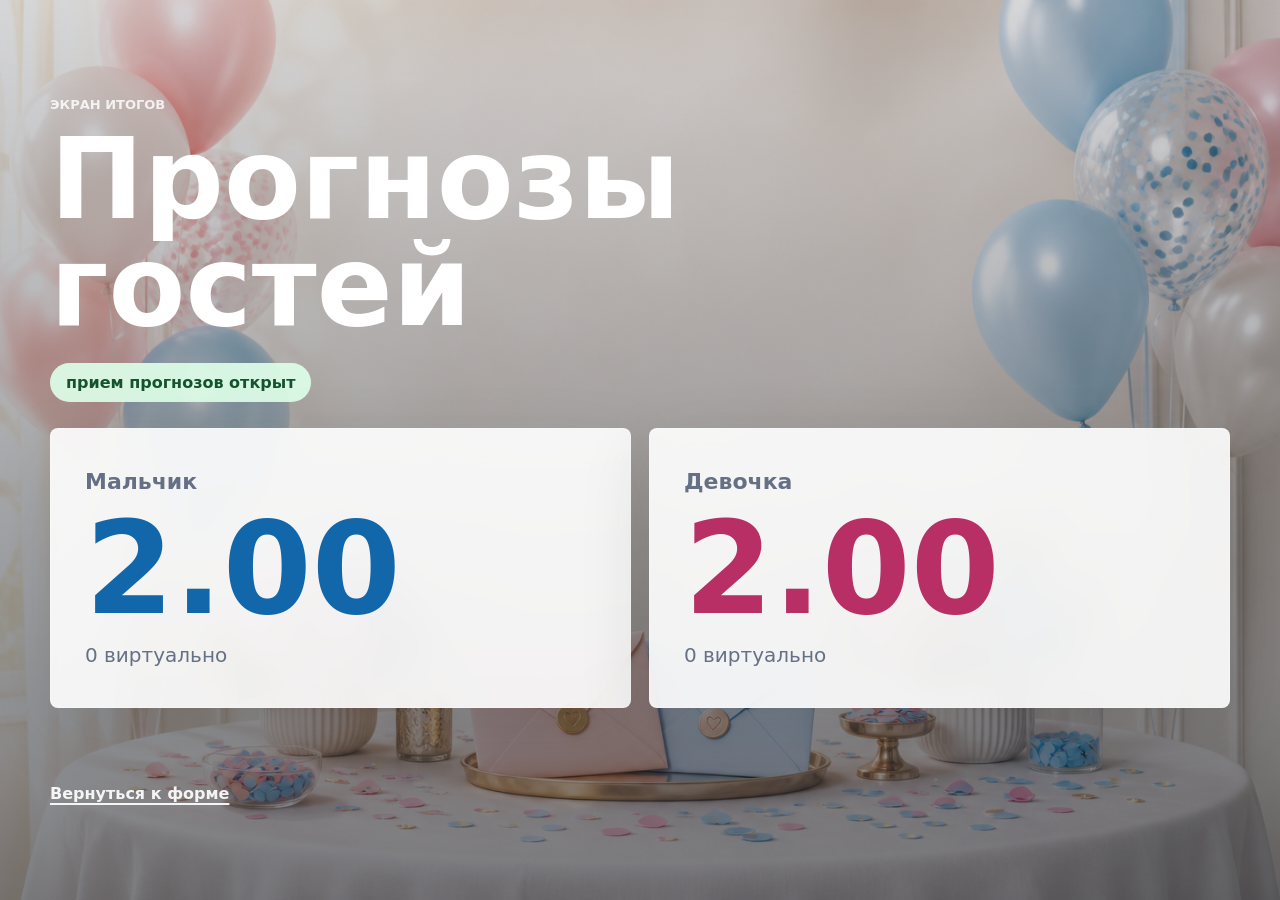
==== public/display.html @ 45c1bd84 "Подготовить MVP к ручному запуску" ====
<!doctype html>
<html lang="ru">
  <head>
    <meta charset="utf-8">
    <meta name="viewport" content="width=device-width, initial-scale=1">
    <title>Гендер-пати: экран итогов</title>
    <meta name="description" content="Экран итогов для показа статистики на гендер-пати.">
    <link rel="stylesheet" href="styles.css">
  </head>
  <body class="display-body">
    <main class="display-screen">
      <section class="display-hero" aria-labelledby="display-title">
        <p class="eyebrow">экран итогов</p>
        <h1 id="display-title">Прогнозы гостей</h1>
        <p id="display-status" class="display-status">загрузка</p>
      </section>

      <section class="display-grid" aria-label="Текущая статистика">
        <article class="display-card display-card--boy">
          <span>Мальчик</span>
          <strong id="display-boy-odds">2.00</strong>
          <small id="display-boy-total">0 виртуально</small>
        </article>

        <article class="display-card display-card--girl">
          <span>Девочка</span>
          <strong id="display-girl-odds">2.00</strong>
          <small id="display-girl-total">0 виртуально</small>
        </article>
      </section>

      <p id="display-message" class="display-message" role="status" aria-live="polite"></p>
      <a class="back-link" href="index.html">Вернуться к форме</a>
    </main>

    <script src="config.js"></script>
    <script src="display.js"></script>
  </body>
</html>
---- public/styles.css ----
:root {
  --bg: #fbf7f2;
  --ink: #20232a;
  --muted: #667085;
  --line: rgba(32, 35, 42, 0.14);
  --panel: rgba(255, 255, 255, 0.88);
  --boy: #4d9de0;
  --boy-soft: #e4f2fd;
  --girl: #e86f9e;
  --girl-soft: #fde8f0;
  --gold: #b98731;
  --shadow: 0 24px 70px rgba(32, 35, 42, 0.13);
}

* {
  box-sizing: border-box;
}

body {
  margin: 0;
  color: var(--ink);
  font-family: Inter, ui-sans-serif, system-ui, -apple-system, BlinkMacSystemFont, "Segoe UI", sans-serif;
  background: var(--bg);
}

button,
input {
  font: inherit;
}

.page-shell {
  min-height: 100vh;
}

.hero {
  position: relative;
  min-height: 58vh;
  display: grid;
  align-items: end;
  overflow: hidden;
  background: #e9dfd3;
}

.hero__media {
  position: absolute;
  inset: 0;
  background:
    linear-gradient(180deg, rgba(32, 35, 42, 0.12), rgba(32, 35, 42, 0.38)),
    url("assets/hero-gender-party.png") center / cover no-repeat;
  transform: scale(1.02);
}

.hero__content {
  position: relative;
  width: min(1120px, calc(100% - 40px));
  margin: 0 auto;
  padding: 72px 0 54px;
  color: #fff;
}

.eyebrow {
  margin: 0 0 14px;
  color: rgba(255, 255, 255, 0.82);
  font-size: 13px;
  font-weight: 800;
  letter-spacing: 0;
  text-transform: uppercase;
}

h1 {
  max-width: 760px;
  margin: 0;
  font-size: clamp(42px, 8vw, 88px);
  line-height: 0.95;
  letter-spacing: 0;
}

.hero__text {
  max-width: 620px;
  margin: 22px 0 0;
  color: rgba(255, 255, 255, 0.9);
  font-size: 19px;
  line-height: 1.55;
}

.workspace {
  width: min(1120px, calc(100% - 40px));
  margin: -34px auto 0;
  position: relative;
  display: grid;
  grid-template-columns: minmax(0, 1fr) minmax(320px, 420px);
  gap: 22px;
  align-items: start;
}

.odds-panel,
.prediction-form,
.summary-strip {
  border: 1px solid var(--line);
  background: var(--panel);
  box-shadow: var(--shadow);
  backdrop-filter: blur(16px);
}

.odds-panel,
.prediction-form {
  border-radius: 8px;
  padding: 24px;
}

.panel-heading {
  display: flex;
  justify-content: space-between;
  gap: 16px;
  align-items: center;
  margin-bottom: 18px;
  font-weight: 800;
}

.status-pill {
  flex: 0 0 auto;
  min-width: 112px;
  border-radius: 999px;
  padding: 7px 11px;
  color: #175833;
  background: #dff6e9;
  font-size: 13px;
  text-align: center;
}

.status-pill.is-closed {
  color: #7a271a;
  background: #ffebe7;
}

.odds-grid {
  display: grid;
  grid-template-columns: repeat(2, minmax(0, 1fr));
  gap: 16px;
}

.odds-card {
  min-height: 190px;
  display: grid;
  align-content: center;
  gap: 10px;
  border-radius: 8px;
  padding: 24px;
  border: 1px solid var(--line);
}

.odds-card--boy {
  background: linear-gradient(135deg, #fff, var(--boy-soft));
}

.odds-card--girl {
  background: linear-gradient(135deg, #fff, var(--girl-soft));
}

.odds-card__label {
  color: var(--muted);
  font-size: 15px;
  font-weight: 750;
}

.odds-card strong {
  font-size: 64px;
  line-height: 1;
  letter-spacing: 0;
}

.odds-card--boy strong {
  color: #1267aa;
}

.odds-card--girl strong {
  color: #b82f66;
}

.odds-card small {
  color: var(--muted);
  font-size: 14px;
}

.prediction-form {
  display: grid;
  gap: 18px;
}

.form-heading h2 {
  margin: 0 0 6px;
  font-size: 26px;
  line-height: 1.15;
}

.form-heading p {
  margin: 0;
  color: var(--muted);
  line-height: 1.45;
}

.field-grid {
  display: grid;
  grid-template-columns: repeat(2, minmax(0, 1fr));
  gap: 14px;
}

label {
  display: grid;
  gap: 8px;
  color: #344054;
  font-size: 14px;
  font-weight: 750;
}

input[type="text"],
input[type="number"] {
  width: 100%;
  min-height: 46px;
  border: 1px solid var(--line);
  border-radius: 8px;
  padding: 0 13px;
  color: var(--ink);
  background: #fff;
  outline: none;
}

input:focus {
  border-color: var(--gold);
  box-shadow: 0 0 0 3px rgba(185, 135, 49, 0.16);
}

.gender-picker {
  display: grid;
  grid-template-columns: repeat(2, minmax(0, 1fr));
  gap: 12px;
  margin: 0;
  padding: 0;
  border: 0;
}

.gender-picker legend {
  grid-column: 1 / -1;
  margin: 0 0 8px;
  color: #344054;
  font-size: 14px;
  font-weight: 750;
}

.gender-picker label {
  position: relative;
  display: grid;
  place-items: center;
  min-height: 52px;
  border: 1px solid var(--line);
  border-radius: 8px;
  background: #fff;
  cursor: pointer;
}

.gender-picker input {
  position: absolute;
  opacity: 0;
}

.gender-picker input:checked + span {
  color: #fff;
}

.gender-picker label:has(input[value="boy"]:checked) {
  border-color: var(--boy);
  background: var(--boy);
}

.gender-picker label:has(input[value="girl"]:checked) {
  border-color: var(--girl);
  background: var(--girl);
}

button {
  min-height: 50px;
  border: 0;
  border-radius: 8px;
  color: #fff;
  background: #20232a;
  font-weight: 850;
  cursor: pointer;
}

button:hover {
  background: #323741;
}

button:disabled {
  cursor: wait;
  opacity: 0.66;
}

.form-message {
  min-height: 22px;
  margin: 0;
  color: var(--muted);
  line-height: 1.4;
}

.form-message.is-error {
  color: #b42318;
}

.form-message.is-success {
  color: #067647;
}

.summary-strip {
  width: min(1120px, calc(100% - 40px));
  margin: 22px auto 48px;
  display: grid;
  grid-template-columns: repeat(3, minmax(0, 1fr));
  gap: 1px;
  border-radius: 8px;
  overflow: hidden;
}

.summary-strip div {
  min-height: 86px;
  display: grid;
  align-content: center;
  gap: 6px;
  padding: 18px;
  background: rgba(255, 255, 255, 0.78);
}

.summary-strip span {
  color: var(--muted);
  font-size: 13px;
}

.summary-strip strong {
  font-size: 16px;
  line-height: 1.35;
}

.summary-strip a,
.back-link {
  color: inherit;
  text-decoration: underline;
  text-decoration-thickness: 2px;
  text-underline-offset: 4px;
}

.display-body {
  min-height: 100vh;
  background:
    linear-gradient(180deg, rgba(32, 35, 42, 0.18), rgba(32, 35, 42, 0.58)),
    url("assets/hero-gender-party.png") center / cover fixed no-repeat;
}

.display-screen {
  min-height: 100vh;
  width: min(1180px, calc(100% - 48px));
  margin: 0 auto;
  display: grid;
  align-content: center;
  gap: 26px;
  color: #fff;
}

.display-hero {
  max-width: 820px;
}

.display-hero h1 {
  margin: 0;
  font-size: clamp(52px, 9vw, 112px);
}

.display-status {
  display: inline-flex;
  margin: 24px 0 0;
  border-radius: 999px;
  padding: 10px 16px;
  color: #14532d;
  background: rgba(220, 252, 231, 0.94);
  font-weight: 850;
}

.display-status.is-closed {
  color: #7f1d1d;
  background: rgba(254, 226, 226, 0.94);
}

.display-grid {
  display: grid;
  grid-template-columns: repeat(2, minmax(0, 1fr));
  gap: 18px;
}

.display-card {
  min-height: 280px;
  display: grid;
  align-content: center;
  gap: 14px;
  border: 1px solid rgba(255, 255, 255, 0.28);
  border-radius: 8px;
  padding: 34px;
  background: rgba(255, 255, 255, 0.9);
  box-shadow: var(--shadow);
  backdrop-filter: blur(16px);
}

.display-card span {
  color: var(--muted);
  font-size: 22px;
  font-weight: 850;
}

.display-card strong {
  font-size: clamp(72px, 10vw, 132px);
  line-height: 0.95;
}

.display-card small {
  color: var(--muted);
  font-size: 20px;
}

.display-card--boy strong {
  color: #1267aa;
}

.display-card--girl strong {
  color: #b82f66;
}

.display-message {
  min-height: 24px;
  margin: 0;
  color: rgba(255, 255, 255, 0.9);
  font-size: 16px;
}

.back-link {
  width: fit-content;
  color: rgba(255, 255, 255, 0.92);
  font-weight: 800;
}

@media (max-width: 860px) {
  .hero {
    min-height: 52vh;
  }

  .workspace {
    grid-template-columns: 1fr;
  }

  .summary-strip {
    grid-template-columns: 1fr;
  }

  .display-grid {
    grid-template-columns: 1fr;
  }

  .display-card {
    min-height: 220px;
  }
}

@media (max-width: 560px) {
  .hero__content,
  .workspace,
  .summary-strip {
    width: min(100% - 28px, 1120px);
  }

  .hero__content {
    padding-bottom: 44px;
  }

  h1 {
    font-size: 42px;
  }

  .hero__text {
    font-size: 16px;
  }

  .odds-grid,
  .field-grid,
  .gender-picker {
    grid-template-columns: 1fr;
  }

  .panel-heading {
    align-items: flex-start;
    flex-direction: column;
  }

  .odds-card {
    min-height: 148px;
  }

  .odds-card strong {
    font-size: 52px;
  }

  .display-screen {
    width: min(100% - 28px, 1180px);
    gap: 18px;
    padding: 36px 0;
  }

  .display-hero h1 {
    font-size: 46px;
  }

  .display-card {
    min-height: 190px;
    padding: 24px;
  }

  .display-card span,
  .display-card small {
    font-size: 17px;
  }

  .display-card strong {
    font-size: 68px;
  }
}
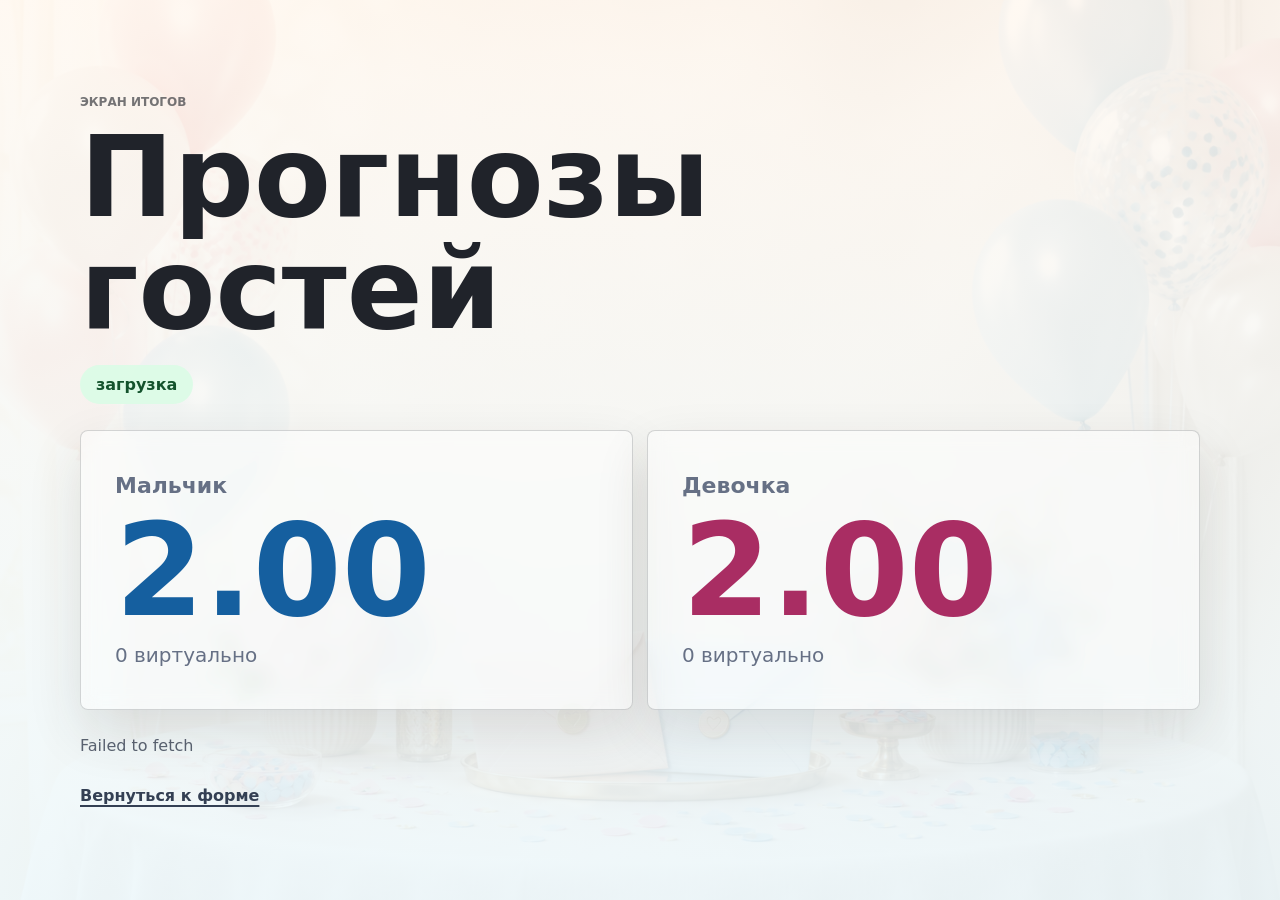
==== commit d645861b: "Redesign gender prediction page" ====
--- a/public/display.html
+++ b/public/display.html
@@ -3,8 +3,8 @@
   <head>
     <meta charset="utf-8">
     <meta name="viewport" content="width=device-width, initial-scale=1">
-    <title>Гендер-пати: экран итогов</title>
-    <meta name="description" content="Экран итогов для показа статистики на гендер-пати.">
+    <title>Экран итогов</title>
+    <meta name="description" content="Экран итогов для показа текущей статистики.">
     <link rel="stylesheet" href="styles.css">
   </head>
   <body class="display-body">
@@ -37,4 +37,3 @@
     <script src="display.js"></script>
   </body>
 </html>
-
--- a/public/styles.css
+++ b/public/styles.css
@@ -1,26 +1,74 @@
 :root {
-  --bg: #fbf7f2;
+  --bg: #fff8f0;
+  --bg-2: #eef8fb;
   --ink: #20232a;
   --muted: #667085;
-  --line: rgba(32, 35, 42, 0.14);
-  --panel: rgba(255, 255, 255, 0.88);
-  --boy: #4d9de0;
-  --boy-soft: #e4f2fd;
-  --girl: #e86f9e;
-  --girl-soft: #fde8f0;
-  --gold: #b98731;
-  --shadow: 0 24px 70px rgba(32, 35, 42, 0.13);
+  --line: rgba(32, 35, 42, 0.18);
+  --glass-alpha: 0.44;
+  --panel: rgba(255, 255, 255, var(--glass-alpha));
+  --panel-solid: rgba(255, 255, 255, var(--glass-alpha));
+  --boy: #3386d6;
+  --boy-dark: #155f9f;
+  --boy-soft: #e3f2ff;
+  --girl: #dc5d91;
+  --girl-dark: #a92d63;
+  --girl-soft: #fde6ef;
+  --peach: #f2b391;
+  --mint: #8bc7b6;
+  --gold: #b88a3b;
+  --shadow: 0 22px 54px rgba(48, 38, 31, 0.12);
+  --state-accent: var(--gold);
+  --state-focus: rgba(184, 138, 59, 0.18);
+  --state-soft: #fff2df;
+  --state-bg-start: #fff8f0;
+  --state-bg-mid: #fff5ec;
+  --state-bg-end: #eef8fb;
+  --state-glow-a: rgba(242, 179, 145, 0.24);
+  --state-glow-b: rgba(139, 199, 182, 0.2);
+  --button-bg: #3b3326;
 }
 
 * {
   box-sizing: border-box;
+}
+
+html {
+  min-width: 320px;
 }
 
 body {
   margin: 0;
   color: var(--ink);
   font-family: Inter, ui-sans-serif, system-ui, -apple-system, BlinkMacSystemFont, "Segoe UI", sans-serif;
-  background: var(--bg);
+  background:
+    radial-gradient(circle at 12% 6%, var(--state-glow-a), transparent 29rem),
+    radial-gradient(circle at 88% 3%, var(--state-glow-b), transparent 28rem),
+    linear-gradient(180deg, var(--state-bg-start), var(--state-bg-mid) 46%, var(--state-bg-end));
+  transition: background 520ms ease;
+}
+
+body.state-boy {
+  --state-accent: var(--boy);
+  --state-focus: rgba(51, 134, 214, 0.2);
+  --state-soft: var(--boy-soft);
+  --state-bg-start: #dff2ff;
+  --state-bg-mid: #d7eeff;
+  --state-bg-end: #eaf7ff;
+  --state-glow-a: rgba(51, 134, 214, 0.3);
+  --state-glow-b: rgba(124, 200, 246, 0.34);
+  --button-bg: #185f9c;
+}
+
+body.state-girl {
+  --state-accent: var(--girl);
+  --state-focus: rgba(220, 93, 145, 0.2);
+  --state-soft: var(--girl-soft);
+  --state-bg-start: #ffe4ee;
+  --state-bg-mid: #ffd9e8;
+  --state-bg-end: #fff0f4;
+  --state-glow-a: rgba(220, 93, 145, 0.3);
+  --state-glow-b: rgba(242, 179, 145, 0.38);
+  --button-bg: #a92d63;
 }
 
 button,
@@ -28,41 +76,132 @@
   font: inherit;
 }
 
+button,
+label {
+  -webkit-tap-highlight-color: transparent;
+}
+
 .page-shell {
+  position: relative;
+  isolation: isolate;
   min-height: 100vh;
+  padding-bottom: 34px;
+}
+
+.page-character {
+  position: fixed;
+  inset: 0;
+  z-index: 0;
+  pointer-events: none;
+  overflow: hidden;
+}
+
+.state-image {
+  position: absolute;
+  inset: 0;
+  opacity: 0;
+  background-position: center top;
+  background-size: cover;
+  background-repeat: no-repeat;
+  transform: translateX(0) scale(1.02);
+  transition: opacity 560ms ease, transform 860ms cubic-bezier(0.18, 0.86, 0.28, 1);
+}
+
+.state-image::after {
+  content: "";
+  position: absolute;
+  inset: 0;
+  background: rgba(255, 255, 255, 0.2);
+}
+
+.state-image--boy {
+  background-image: url("assets/boy-background.png");
+  background-position: 66% top;
+  transform: translateX(-8%) scale(1.03);
+}
+
+.state-image--girl {
+  background-image: url("assets/girl-background.png");
+  background-position: 68% top;
+  transform: translateX(8%) scale(1.03);
+}
+
+.state-boy .state-image--boy,
+.state-girl .state-image--girl {
+  opacity: 1;
+  transform: translateX(0) scale(1);
+}
+
+.state-boy .state-image::after {
+  background: rgba(224, 244, 255, 0.18);
+}
+
+.state-girl .state-image::after {
+  background: rgba(255, 226, 238, 0.18);
+}
+
+.hero,
+.workspace,
+.summary-strip {
+  z-index: 3;
 }
 
 .hero {
   position: relative;
-  min-height: 58vh;
+  min-height: 420px;
   display: grid;
   align-items: end;
   overflow: hidden;
-  background: #e9dfd3;
+  isolation: isolate;
+}
+
+.hero::after {
+  content: "";
+  position: absolute;
+  inset: auto 0 0;
+  height: 42%;
+  background: linear-gradient(180deg, transparent, var(--state-bg-start));
+  z-index: -1;
+}
+
+.state-boy .hero::after,
+.state-girl .hero::after {
+  background: transparent;
 }
 
 .hero__media {
   position: absolute;
   inset: 0;
+  z-index: -2;
   background:
-    linear-gradient(180deg, rgba(32, 35, 42, 0.12), rgba(32, 35, 42, 0.38)),
-    url("assets/hero-gender-party.png") center / cover no-repeat;
-  transform: scale(1.02);
+    linear-gradient(180deg, rgba(32, 35, 42, 0.04), var(--state-bg-start) 78%),
+    url("assets/hero-gender-party.png") center top / cover no-repeat;
+  filter: saturate(0.98);
+  opacity: 0.72;
+  transition: background 520ms ease, opacity 520ms ease;
+}
+
+.state-boy .hero__media,
+.state-girl .hero__media {
+  opacity: 0.08;
+}
+
+.hero__content,
+.workspace,
+.summary-strip {
+  width: min(100% - 28px, 1120px);
+  margin-inline: auto;
 }
 
 .hero__content {
-  position: relative;
-  width: min(1120px, calc(100% - 40px));
-  margin: 0 auto;
-  padding: 72px 0 54px;
-  color: #fff;
+  padding: 92px 0 72px;
 }
 
 .eyebrow {
-  margin: 0 0 14px;
-  color: rgba(255, 255, 255, 0.82);
-  font-size: 13px;
-  font-weight: 800;
+  margin: 0 0 12px;
+  color: rgba(32, 35, 42, 0.62);
+  font-size: 12px;
+  font-weight: 850;
   letter-spacing: 0;
   text-transform: uppercase;
 }
@@ -70,126 +209,141 @@
 h1 {
   max-width: 760px;
   margin: 0;
-  font-size: clamp(42px, 8vw, 88px);
-  line-height: 0.95;
+  font-size: 42px;
+  line-height: 1;
   letter-spacing: 0;
 }
 
 .hero__text {
   max-width: 620px;
-  margin: 22px 0 0;
-  color: rgba(255, 255, 255, 0.9);
-  font-size: 19px;
+  margin: 18px 0 0;
+  color: #485161;
+  font-size: 16px;
   line-height: 1.55;
 }
 
 .workspace {
-  width: min(1120px, calc(100% - 40px));
-  margin: -34px auto 0;
   position: relative;
   display: grid;
-  grid-template-columns: minmax(0, 1fr) minmax(320px, 420px);
-  gap: 22px;
-  align-items: start;
-}
-
+  gap: 16px;
+  margin-top: -42px;
+}
+
+.event-panel,
 .odds-panel,
 .prediction-form,
 .summary-strip {
   border: 1px solid var(--line);
+  border-radius: 8px;
   background: var(--panel);
   box-shadow: var(--shadow);
-  backdrop-filter: blur(16px);
+  backdrop-filter: blur(9px) saturate(1.16);
+}
+
+.event-panel {
+  display: grid;
+  padding: 0;
+  border: 0;
+  background: transparent;
+  box-shadow: none;
+  backdrop-filter: none;
 }
 
 .odds-panel,
 .prediction-form {
-  border-radius: 8px;
-  padding: 24px;
+  padding: 18px;
 }
 
 .panel-heading {
   display: flex;
   justify-content: space-between;
-  gap: 16px;
+  gap: 12px;
   align-items: center;
-  margin-bottom: 18px;
-  font-weight: 800;
+  margin-bottom: 14px;
+  font-weight: 850;
 }
 
 .status-pill {
   flex: 0 0 auto;
-  min-width: 112px;
+  min-width: 108px;
   border-radius: 999px;
   padding: 7px 11px;
-  color: #175833;
-  background: #dff6e9;
+  color: #14532d;
+  background: #ddf7e7;
   font-size: 13px;
   text-align: center;
 }
 
 .status-pill.is-closed {
   color: #7a271a;
-  background: #ffebe7;
+  background: #ffe5df;
 }
 
 .odds-grid {
   display: grid;
   grid-template-columns: repeat(2, minmax(0, 1fr));
-  gap: 16px;
+  gap: 10px;
 }
 
 .odds-card {
-  min-height: 190px;
+  min-height: 132px;
   display: grid;
   align-content: center;
-  gap: 10px;
+  gap: 8px;
+  border: 1px solid var(--line);
   border-radius: 8px;
-  padding: 24px;
-  border: 1px solid var(--line);
+  padding: 16px;
+  background: var(--panel-solid);
+  transition: border-color 240ms ease, transform 240ms ease, box-shadow 240ms ease;
 }
 
 .odds-card--boy {
-  background: linear-gradient(135deg, #fff, var(--boy-soft));
+  background: linear-gradient(140deg, rgba(255, 255, 255, var(--glass-alpha)), rgba(227, 242, 255, var(--glass-alpha)));
 }
 
 .odds-card--girl {
-  background: linear-gradient(135deg, #fff, var(--girl-soft));
+  background: linear-gradient(140deg, rgba(255, 255, 255, var(--glass-alpha)), rgba(253, 230, 239, var(--glass-alpha)));
 }
 
 .odds-card__label {
   color: var(--muted);
-  font-size: 15px;
-  font-weight: 750;
+  font-size: 13px;
+  font-weight: 800;
 }
 
 .odds-card strong {
-  font-size: 64px;
+  font-size: 44px;
   line-height: 1;
   letter-spacing: 0;
 }
 
 .odds-card--boy strong {
-  color: #1267aa;
+  color: var(--boy-dark);
 }
 
 .odds-card--girl strong {
-  color: #b82f66;
+  color: var(--girl-dark);
 }
 
 .odds-card small {
   color: var(--muted);
-  font-size: 14px;
-}
+  font-size: 13px;
+  line-height: 1.3;
+}
+
+.odds-panel.is-updated .odds-card {
+  animation: oddsPulse 760ms ease;
+}
+
 
 .prediction-form {
   display: grid;
-  gap: 18px;
+  gap: 16px;
 }
 
 .form-heading h2 {
   margin: 0 0 6px;
-  font-size: 26px;
+  font-size: 24px;
   line-height: 1.15;
 }
 
@@ -201,8 +355,7 @@
 
 .field-grid {
   display: grid;
-  grid-template-columns: repeat(2, minmax(0, 1fr));
-  gap: 14px;
+  gap: 12px;
 }
 
 label {
@@ -210,30 +363,31 @@
   gap: 8px;
   color: #344054;
   font-size: 14px;
-  font-weight: 750;
+  font-weight: 800;
 }
 
 input[type="text"],
 input[type="number"] {
   width: 100%;
-  min-height: 46px;
+  min-height: 48px;
   border: 1px solid var(--line);
   border-radius: 8px;
   padding: 0 13px;
   color: var(--ink);
-  background: #fff;
+  background: rgba(255, 255, 255, var(--glass-alpha));
   outline: none;
+  backdrop-filter: blur(6px);
 }
 
 input:focus {
-  border-color: var(--gold);
-  box-shadow: 0 0 0 3px rgba(185, 135, 49, 0.16);
+  border-color: var(--state-accent);
+  box-shadow: 0 0 0 3px var(--state-focus);
 }
 
 .gender-picker {
   display: grid;
   grid-template-columns: repeat(2, minmax(0, 1fr));
-  gap: 12px;
+  gap: 10px;
   margin: 0;
   padding: 0;
   border: 0;
@@ -241,54 +395,79 @@
 
 .gender-picker legend {
   grid-column: 1 / -1;
-  margin: 0 0 8px;
+  margin: 0 0 2px;
   color: #344054;
   font-size: 14px;
-  font-weight: 750;
-}
-
-.gender-picker label {
+  font-weight: 850;
+}
+
+.gender-option {
   position: relative;
-  display: grid;
-  place-items: center;
-  min-height: 52px;
+  min-width: 0;
+  cursor: pointer;
+}
+
+.gender-option input {
+  position: absolute;
+  opacity: 0;
+}
+
+.gender-option__content {
+  min-height: 72px;
+  display: grid;
+  align-content: center;
+  gap: 4px;
   border: 1px solid var(--line);
   border-radius: 8px;
-  background: #fff;
-  cursor: pointer;
-}
-
-.gender-picker input {
-  position: absolute;
-  opacity: 0;
-}
-
-.gender-picker input:checked + span {
-  color: #fff;
-}
-
-.gender-picker label:has(input[value="boy"]:checked) {
+  padding: 14px;
+  background: rgba(255, 255, 255, var(--glass-alpha));
+  backdrop-filter: blur(6px);
+  transition: background 220ms ease, border-color 220ms ease, box-shadow 220ms ease, transform 220ms ease;
+}
+
+.gender-option__title {
+  color: var(--ink);
+  font-size: 17px;
+  font-weight: 900;
+}
+
+.gender-option__hint {
+  color: var(--muted);
+  font-size: 12px;
+  font-weight: 750;
+}
+
+.gender-option--boy input:checked + .gender-option__content {
   border-color: var(--boy);
-  background: var(--boy);
-}
-
-.gender-picker label:has(input[value="girl"]:checked) {
+  background: rgba(227, 242, 255, var(--glass-alpha));
+  box-shadow: 0 12px 26px rgba(51, 134, 214, 0.18);
+  transform: translateY(-1px);
+}
+
+.gender-option--girl input:checked + .gender-option__content {
   border-color: var(--girl);
-  background: var(--girl);
+  background: rgba(253, 230, 239, var(--glass-alpha));
+  box-shadow: 0 12px 26px rgba(220, 93, 145, 0.18);
+  transform: translateY(-1px);
 }
 
 button {
-  min-height: 50px;
+  min-height: 52px;
   border: 0;
   border-radius: 8px;
   color: #fff;
-  background: #20232a;
-  font-weight: 850;
+  background: linear-gradient(135deg, #252a34, var(--button-bg));
+  font-weight: 900;
   cursor: pointer;
+  transition: transform 180ms ease, opacity 180ms ease, filter 180ms ease;
 }
 
 button:hover {
-  background: #323741;
+  filter: brightness(1.06);
+}
+
+button:active {
+  transform: translateY(1px);
 }
 
 button:disabled {
@@ -312,22 +491,24 @@
 }
 
 .summary-strip {
-  width: min(1120px, calc(100% - 40px));
-  margin: 22px auto 48px;
-  display: grid;
-  grid-template-columns: repeat(3, minmax(0, 1fr));
-  gap: 1px;
-  border-radius: 8px;
+  margin-top: 16px;
+  display: grid;
   overflow: hidden;
+  background: var(--panel);
 }
 
 .summary-strip div {
-  min-height: 86px;
+  min-height: 82px;
   display: grid;
   align-content: center;
   gap: 6px;
   padding: 18px;
-  background: rgba(255, 255, 255, 0.78);
+  border-bottom: 1px solid var(--line);
+  background: transparent;
+}
+
+.summary-strip div:last-child {
+  border-bottom: 0;
 }
 
 .summary-strip span {
@@ -351,18 +532,19 @@
 .display-body {
   min-height: 100vh;
   background:
-    linear-gradient(180deg, rgba(32, 35, 42, 0.18), rgba(32, 35, 42, 0.58)),
+    linear-gradient(180deg, rgba(255, 248, 240, 0.86), rgba(238, 248, 251, 0.92)),
     url("assets/hero-gender-party.png") center / cover fixed no-repeat;
 }
 
 .display-screen {
   min-height: 100vh;
-  width: min(1180px, calc(100% - 48px));
+  width: min(100% - 28px, 1180px);
   margin: 0 auto;
   display: grid;
   align-content: center;
-  gap: 26px;
-  color: #fff;
+  gap: 18px;
+  padding: 36px 0;
+  color: var(--ink);
 }
 
 .display-hero {
@@ -371,12 +553,12 @@
 
 .display-hero h1 {
   margin: 0;
-  font-size: clamp(52px, 9vw, 112px);
+  font-size: 46px;
 }
 
 .display-status {
   display: inline-flex;
-  margin: 24px 0 0;
+  margin: 20px 0 0;
   border-radius: 999px;
   padding: 10px 16px;
   color: #14532d;
@@ -391,141 +573,200 @@
 
 .display-grid {
   display: grid;
-  grid-template-columns: repeat(2, minmax(0, 1fr));
-  gap: 18px;
+  gap: 14px;
 }
 
 .display-card {
-  min-height: 280px;
+  min-height: 190px;
   display: grid;
   align-content: center;
-  gap: 14px;
-  border: 1px solid rgba(255, 255, 255, 0.28);
+  gap: 12px;
+  border: 1px solid var(--line);
   border-radius: 8px;
-  padding: 34px;
-  background: rgba(255, 255, 255, 0.9);
+  padding: 24px;
+  background: var(--panel);
   box-shadow: var(--shadow);
-  backdrop-filter: blur(16px);
+  backdrop-filter: blur(9px) saturate(1.16);
 }
 
 .display-card span {
   color: var(--muted);
-  font-size: 22px;
+  font-size: 17px;
   font-weight: 850;
 }
 
 .display-card strong {
-  font-size: clamp(72px, 10vw, 132px);
+  font-size: 68px;
   line-height: 0.95;
 }
 
 .display-card small {
   color: var(--muted);
-  font-size: 20px;
+  font-size: 17px;
 }
 
 .display-card--boy strong {
-  color: #1267aa;
+  color: var(--boy-dark);
 }
 
 .display-card--girl strong {
-  color: #b82f66;
+  color: var(--girl-dark);
 }
 
 .display-message {
   min-height: 24px;
   margin: 0;
-  color: rgba(255, 255, 255, 0.9);
+  color: #5a6372;
   font-size: 16px;
 }
 
 .back-link {
   width: fit-content;
-  color: rgba(255, 255, 255, 0.92);
+  color: #344054;
   font-weight: 800;
 }
 
-@media (max-width: 860px) {
-  .hero {
-    min-height: 52vh;
-  }
-
-  .workspace {
+@keyframes oddsPulse {
+  0% {
+    box-shadow: 0 0 0 rgba(184, 138, 59, 0);
+    transform: translateY(0);
+  }
+
+  38% {
+    box-shadow: 0 16px 32px rgba(184, 138, 59, 0.18);
+    transform: translateY(-2px);
+  }
+
+  100% {
+    box-shadow: 0 0 0 rgba(184, 138, 59, 0);
+    transform: translateY(0);
+  }
+}
+
+@media (prefers-reduced-motion: reduce) {
+  *,
+  *::before,
+  *::after {
+    scroll-behavior: auto !important;
+    animation-duration: 1ms !important;
+    animation-iteration-count: 1 !important;
+    transition-duration: 1ms !important;
+  }
+}
+
+@media (max-width: 374px) {
+  h1 {
+    font-size: 36px;
+  }
+
+  .odds-grid,
+  .gender-picker {
     grid-template-columns: 1fr;
   }
-
-  .summary-strip {
-    grid-template-columns: 1fr;
-  }
-
-  .display-grid {
-    grid-template-columns: 1fr;
-  }
-
-  .display-card {
-    min-height: 220px;
-  }
-}
-
-@media (max-width: 560px) {
+}
+
+@media (min-width: 560px) {
   .hero__content,
   .workspace,
+  .summary-strip,
+  .display-screen {
+    width: min(100% - 40px, 1120px);
+  }
+
+  h1 {
+    font-size: 56px;
+  }
+
+  .hero__text {
+    font-size: 18px;
+  }
+
+  .field-grid {
+    grid-template-columns: repeat(2, minmax(0, 1fr));
+  }
+
   .summary-strip {
-    width: min(100% - 28px, 1120px);
+    grid-template-columns: repeat(3, minmax(0, 1fr));
+  }
+
+  .summary-strip div {
+    border-right: 1px solid var(--line);
+    border-bottom: 0;
+  }
+
+  .summary-strip div:last-child {
+    border-right: 0;
+  }
+
+  .display-grid {
+    grid-template-columns: repeat(2, minmax(0, 1fr));
+  }
+}
+
+@media (min-width: 860px) {
+  .hero {
+    min-height: 560px;
   }
 
   .hero__content {
-    padding-bottom: 44px;
+    padding-bottom: 96px;
   }
 
   h1 {
-    font-size: 42px;
-  }
-
-  .hero__text {
-    font-size: 16px;
-  }
-
-  .odds-grid,
-  .field-grid,
-  .gender-picker {
-    grid-template-columns: 1fr;
-  }
-
-  .panel-heading {
-    align-items: flex-start;
-    flex-direction: column;
+    font-size: 76px;
+  }
+
+  .workspace {
+    grid-template-columns: minmax(0, 1fr) minmax(340px, 430px);
+    gap: 20px;
+    align-items: start;
+    margin-top: -70px;
+  }
+
+  .event-panel {
+    padding: 0;
+  }
+
+  .odds-panel,
+  .prediction-form {
+    padding: 24px;
+  }
+
+  .odds-grid {
+    gap: 16px;
   }
 
   .odds-card {
-    min-height: 148px;
-  }
-
-  .odds-card strong {
-    font-size: 52px;
-  }
-
-  .display-screen {
-    width: min(100% - 28px, 1180px);
-    gap: 18px;
-    padding: 36px 0;
-  }
-
-  .display-hero h1 {
-    font-size: 46px;
-  }
-
-  .display-card {
     min-height: 190px;
     padding: 24px;
   }
 
-  .display-card span,
+  .odds-card strong {
+    font-size: 64px;
+  }
+
+  .display-screen {
+    gap: 26px;
+  }
+
+  .display-hero h1 {
+    font-size: clamp(72px, 9vw, 112px);
+  }
+
+  .display-card {
+    min-height: 280px;
+    padding: 34px;
+  }
+
+  .display-card span {
+    font-size: 22px;
+  }
+
+  .display-card strong {
+    font-size: clamp(86px, 10vw, 132px);
+  }
+
   .display-card small {
-    font-size: 17px;
-  }
-
-  .display-card strong {
-    font-size: 68px;
-  }
-}
+    font-size: 20px;
+  }
+}
